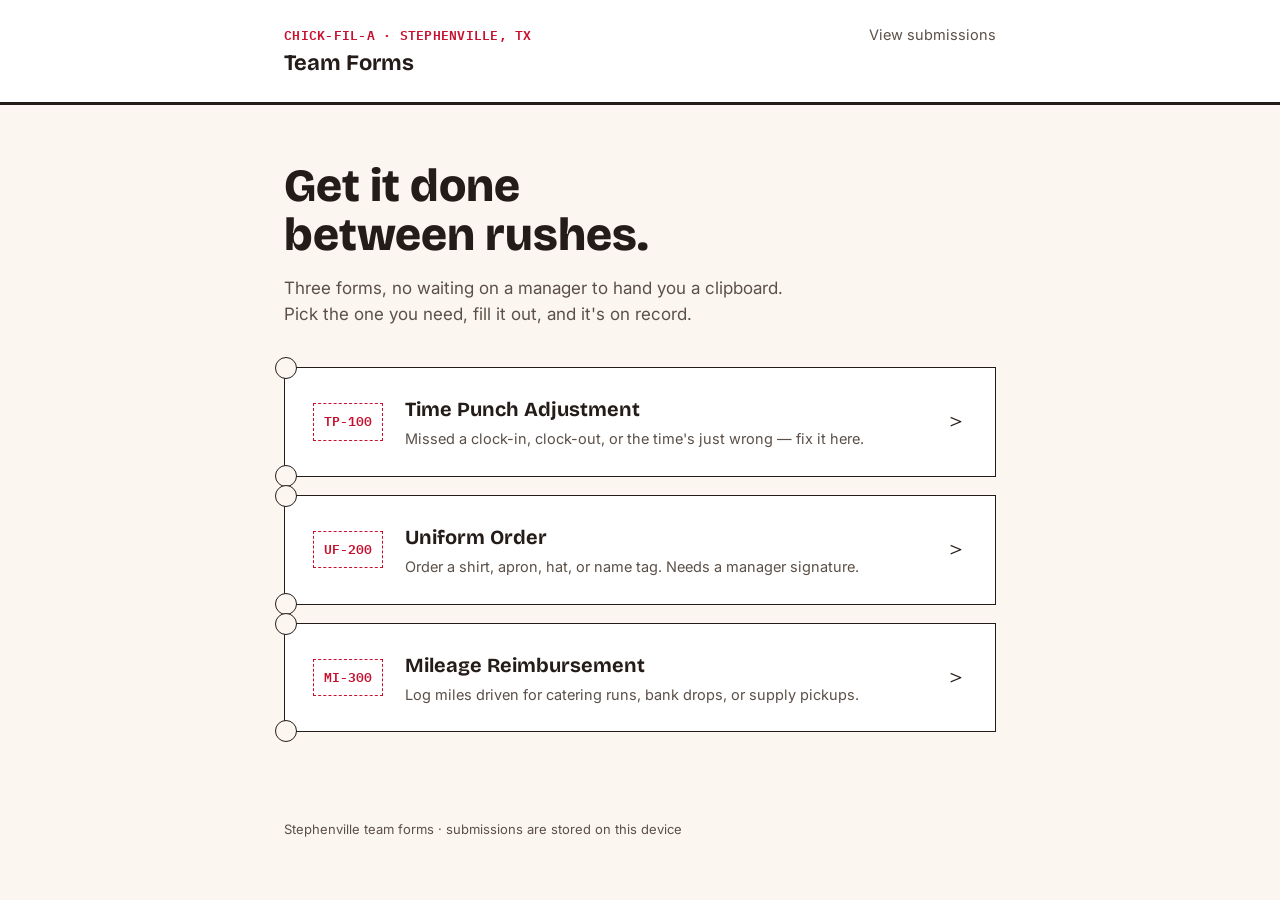
==== index.html @ a158e82a "Add files via upload" ====
<!DOCTYPE html>
<html lang="en">
<head>
<meta charset="UTF-8">
<meta name="viewport" content="width=device-width, initial-scale=1.0">
<title>Team Forms — Chick-fil-A Stephenville</title>
<link rel="stylesheet" href="styles.css">
</head>
<body>

<header class="site-header">
  <div class="wrap">
    <div class="brand">
      <span class="store">CHICK-FIL-A · STEPHENVILLE, TX</span>
      <span class="site-title">Team Forms</span>
    </div>
    <nav class="header-nav">
      <a href="submissions.html">View submissions</a>
    </nav>
  </div>
</header>

<main class="wrap">
  <section class="hero">
    <h1>Get it done between rushes.</h1>
    <p>Three forms, no waiting on a manager to hand you a clipboard. Pick the one you need, fill it out, and it's on record.</p>
  </section>

  <div class="ticket-rail">
    <a class="ticket" href="time-punch.html">
      <span class="ticket-no">TP-100</span>
      <span class="ticket-body">
        <h2>Time Punch Adjustment</h2>
        <p>Missed a clock-in, clock-out, or the time's just wrong — fix it here.</p>
      </span>
      <span class="ticket-arrow">＞</span>
    </a>

    <a class="ticket" href="uniform-order.html">
      <span class="ticket-no">UF-200</span>
      <span class="ticket-body">
        <h2>Uniform Order</h2>
        <p>Order a shirt, apron, hat, or name tag. Needs a manager signature.</p>
      </span>
      <span class="ticket-arrow">＞</span>
    </a>

    <a class="ticket" href="mileage.html">
      <span class="ticket-no">MI-300</span>
      <span class="ticket-body">
        <h2>Mileage Reimbursement</h2>
        <p>Log miles driven for catering runs, bank drops, or supply pickups.</p>
      </span>
      <span class="ticket-arrow">＞</span>
    </a>
  </div>
</main>

<footer class="site-footer">
  <div class="wrap">Stephenville team forms · submissions are stored on this device</div>
</footer>

</body>
</html>
---- styles.css ----
/* Stephenville Chick-fil-A — Team Forms
   Visual language: order ticket / punch-slip, quick-service back-of-house */

@import url('https://fonts.googleapis.com/css2?family=Bricolage+Grotesque:opsz,wght@12..96,500..800&family=Inter:wght@400;500;600;700&family=IBM+Plex+Mono:wght@500;600&display=swap');

:root{
  --cream: #FBF6EF;
  --paper: #FFFFFF;
  --ink: #241C18;
  --ink-soft: #5B5049;
  --red: #C8102E;
  --red-dark: #8F0B21;
  --gold: #E8A33D;
  --line: #E3D6C2;
  --line-strong: #D8C9B0;
  --ok-green: #2F7A4E;

  --font-display: 'Bricolage Grotesque', system-ui, sans-serif;
  --font-body: 'Inter', system-ui, sans-serif;
  --font-mono: 'IBM Plex Mono', ui-monospace, monospace;
}

*{ box-sizing: border-box; }

html{ -webkit-text-size-adjust: 100%; }

body{
  margin: 0;
  background: var(--cream);
  color: var(--ink);
  font-family: var(--font-body);
  font-size: 16px;
  line-height: 1.5;
}

a{ color: inherit; }

.wrap{
  max-width: 760px;
  margin: 0 auto;
  padding: 0 24px;
}

/* ---------- Header ---------- */

.site-header{
  border-bottom: 3px solid var(--ink);
  background: var(--paper);
}

.site-header .wrap{
  display: flex;
  align-items: baseline;
  justify-content: space-between;
  padding-top: 22px;
  padding-bottom: 22px;
  gap: 16px;
  flex-wrap: wrap;
}

.brand{
  display: flex;
  flex-direction: column;
  gap: 2px;
}

.brand .store{
  font-family: var(--font-mono);
  font-size: 12.5px;
  letter-spacing: 0.02em;
  color: var(--red);
  font-weight: 600;
}

.brand .site-title{
  font-family: var(--font-display);
  font-weight: 700;
  font-size: 22px;
}

.header-nav a{
  font-size: 14.5px;
  text-decoration: none;
  color: var(--ink-soft);
  border-bottom: 1px solid transparent;
}
.header-nav a:hover{ color: var(--ink); border-bottom-color: var(--ink); }

/* ---------- Hero ---------- */

.hero{
  padding: 56px 0 40px;
}

.hero h1{
  font-family: var(--font-display);
  font-weight: 800;
  font-size: clamp(32px, 5vw, 46px);
  line-height: 1.08;
  margin: 0 0 16px;
  max-width: 14ch;
}

.hero p{
  font-size: 17px;
  color: var(--ink-soft);
  max-width: 46ch;
  margin: 0;
}

/* ---------- Ticket rail (hub cards) ---------- */

.ticket-rail{
  display: flex;
  flex-direction: column;
  padding-bottom: 64px;
}

.ticket{
  position: relative;
  background: var(--paper);
  border: 1.5px solid var(--ink);
  padding: 26px 28px;
  display: flex;
  align-items: center;
  gap: 22px;
  text-decoration: none;
  color: var(--ink);
  transition: transform 0.15s ease, box-shadow 0.15s ease;
}

.ticket + .ticket{
  margin-top: 18px;
}

.ticket:hover{
  transform: translateX(4px);
  box-shadow: -4px 4px 0 var(--gold);
}

.ticket:focus-visible{
  outline: 3px solid var(--red);
  outline-offset: 2px;
}

/* perforated notch on the left edge, like a torn ticket stub */
.ticket::before, .ticket::after{
  content: "";
  position: absolute;
  left: -10px;
  width: 20px;
  height: 20px;
  border-radius: 50%;
  background: var(--cream);
  border: 1.5px solid var(--ink);
}
.ticket::before{ top: -11px; }
.ticket::after{ bottom: -11px; }

.ticket-no{
  font-family: var(--font-mono);
  font-weight: 600;
  font-size: 13px;
  color: var(--red);
  border: 1.5px dashed var(--red);
  padding: 8px 10px;
  white-space: nowrap;
  flex-shrink: 0;
}

.ticket-body{ flex: 1; min-width: 0; }

.ticket-body h2{
  font-family: var(--font-display);
  font-size: 20px;
  font-weight: 700;
  margin: 0 0 4px;
}

.ticket-body p{
  margin: 0;
  color: var(--ink-soft);
  font-size: 14.5px;
}

.ticket-arrow{
  font-family: var(--font-display);
  font-size: 22px;
  color: var(--ink);
  flex-shrink: 0;
}

/* ---------- Form pages ---------- */

.back-link{
  display: inline-block;
  margin: 28px 0 0;
  font-size: 14.5px;
  color: var(--ink-soft);
  text-decoration: none;
}
.back-link:hover{ color: var(--ink); }

.form-head{
  padding: 20px 0 30px;
  border-bottom: 3px dashed var(--line-strong);
  margin-bottom: 32px;
}

.form-head .ticket-no{
  margin-bottom: 14px;
  display: inline-block;
}

.form-head h1{
  font-family: var(--font-display);
  font-weight: 800;
  font-size: 30px;
  margin: 0 0 8px;
}

.form-head p{
  color: var(--ink-soft);
  margin: 0;
  max-width: 50ch;
}

form{ padding-bottom: 72px; }

.field{
  margin-bottom: 22px;
}

.field label{
  display: block;
  font-weight: 600;
  font-size: 14.5px;
  margin-bottom: 7px;
}

.field .hint{
  font-weight: 400;
  color: var(--ink-soft);
  font-size: 13px;
  margin-left: 6px;
}

.field input[type="text"],
.field input[type="date"],
.field input[type="number"],
.field input[type="tel"],
.field select,
.field textarea{
  width: 100%;
  padding: 12px 14px;
  border: 1.5px solid var(--ink);
  background: var(--paper);
  font-family: var(--font-body);
  font-size: 15.5px;
  color: var(--ink);
  border-radius: 3px;
}

.field input:focus,
.field select:focus,
.field textarea:focus{
  outline: 3px solid var(--gold);
  outline-offset: 0;
}

.field textarea{ min-height: 96px; resize: vertical; }

.field-row{
  display: grid;
  grid-template-columns: 1fr 1fr;
  gap: 18px;
}
@media (max-width: 560px){
  .field-row{ grid-template-columns: 1fr; }
}

.radio-group{
  display: flex;
  flex-wrap: wrap;
  gap: 10px;
}
.radio-option{
  border: 1.5px solid var(--ink);
  border-radius: 3px;
  padding: 10px 14px;
  cursor: pointer;
  font-size: 14.5px;
  background: var(--paper);
}
.radio-option input{ margin-right: 8px; }
.radio-option:has(input:checked){
  background: var(--red);
  color: var(--paper);
  border-color: var(--red);
}

.total-box{
  background: var(--paper);
  border: 1.5px solid var(--ink);
  padding: 18px 20px;
  display: flex;
  justify-content: space-between;
  align-items: baseline;
  margin-bottom: 26px;
}
.total-box .label{ font-size: 14.5px; color: var(--ink-soft); }
.total-box .amount{
  font-family: var(--font-mono);
  font-size: 24px;
  font-weight: 600;
}

.sig-pad-wrap{
  border: 1.5px solid var(--ink);
  background: var(--paper);
  padding: 4px;
}
canvas#sigPad{
  width: 100%;
  height: 160px;
  display: block;
  cursor: crosshair;
  touch-action: none;
  background:
    repeating-linear-gradient(to bottom, transparent 0 39px, var(--line) 39px 40px);
}
.sig-actions{
  display: flex;
  justify-content: space-between;
  align-items: center;
  margin-top: 8px;
}
.sig-actions button{
  background: none;
  border: none;
  color: var(--ink-soft);
  font-size: 13.5px;
  cursor: pointer;
  text-decoration: underline;
  padding: 4px 0;
}
.sig-required-note{
  font-size: 13px;
  color: var(--ink-soft);
}

.submit-btn{
  font-family: var(--font-display);
  font-weight: 700;
  font-size: 16px;
  background: var(--red);
  color: var(--paper);
  border: none;
  padding: 15px 28px;
  cursor: pointer;
  border-radius: 3px;
}
.submit-btn:hover{ background: var(--red-dark); }
.submit-btn:disabled{ background: var(--ink-soft); cursor: not-allowed; }

.error-text{
  color: var(--red);
  font-size: 13px;
  margin-top: 6px;
  display: none;
}
.field.invalid input,
.field.invalid select,
.field.invalid textarea{ border-color: var(--red); }
.field.invalid .error-text{ display: block; }

/* ---------- Confirmation stamp ---------- */

.confirm-screen{
  display: none;
  padding: 60px 0 100px;
  text-align: left;
}
.confirm-screen.show{ display: block; }

.stamp{
  display: inline-block;
  border: 4px solid var(--ok-green);
  color: var(--ok-green);
  font-family: var(--font-display);
  font-weight: 800;
  font-size: 22px;
  padding: 10px 20px;
  transform: rotate(-3deg);
  margin-bottom: 22px;
}

.confirm-screen h2{
  font-family: var(--font-display);
  font-size: 24px;
  margin: 0 0 10px;
}

.confirm-screen p{ color: var(--ink-soft); max-width: 50ch; }

.confirm-ticket-no{
  font-family: var(--font-mono);
  font-size: 13px;
  color: var(--ink-soft);
  margin-top: 4px;
}

/* ---------- Submissions (manager view) ---------- */

.storage-note{
  background: var(--paper);
  border: 1.5px dashed var(--line-strong);
  padding: 16px 18px;
  font-size: 14px;
  color: var(--ink-soft);
  margin-bottom: 32px;
}

.sub-section{ margin-bottom: 44px; }

.sub-section h2{
  font-family: var(--font-display);
  font-size: 19px;
  display: flex;
  justify-content: space-between;
  align-items: center;
  border-bottom: 2px solid var(--ink);
  padding-bottom: 10px;
}

.sub-section .export-btn{
  font-family: var(--font-body);
  font-size: 13px;
  font-weight: 600;
  background: none;
  border: 1.5px solid var(--ink);
  padding: 6px 12px;
  border-radius: 3px;
  cursor: pointer;
}
.sub-section .export-btn:hover{ background: var(--ink); color: var(--paper); }

table.sub-table{
  width: 100%;
  border-collapse: collapse;
  font-size: 13.5px;
  margin-top: 14px;
}
table.sub-table th, table.sub-table td{
  text-align: left;
  padding: 9px 10px;
  border-bottom: 1px solid var(--line);
  vertical-align: top;
}
table.sub-table th{
  font-family: var(--font-mono);
  font-weight: 600;
  color: var(--ink-soft);
  font-size: 11.5px;
}

.empty-state{
  color: var(--ink-soft);
  font-size: 14px;
  padding: 18px 0;
}

.danger-zone{
  border-top: 3px solid var(--ink);
  padding: 28px 0 60px;
  margin-top: 20px;
}
.danger-zone button{
  font-size: 13.5px;
  color: var(--red);
  background: none;
  border: 1.5px solid var(--red);
  padding: 8px 14px;
  border-radius: 3px;
  cursor: pointer;
}
.danger-zone button:hover{ background: var(--red); color: var(--paper); }

.site-footer{
  text-align: left;
  padding: 24px 0 50px;
  font-size: 13px;
  color: var(--ink-soft);
}
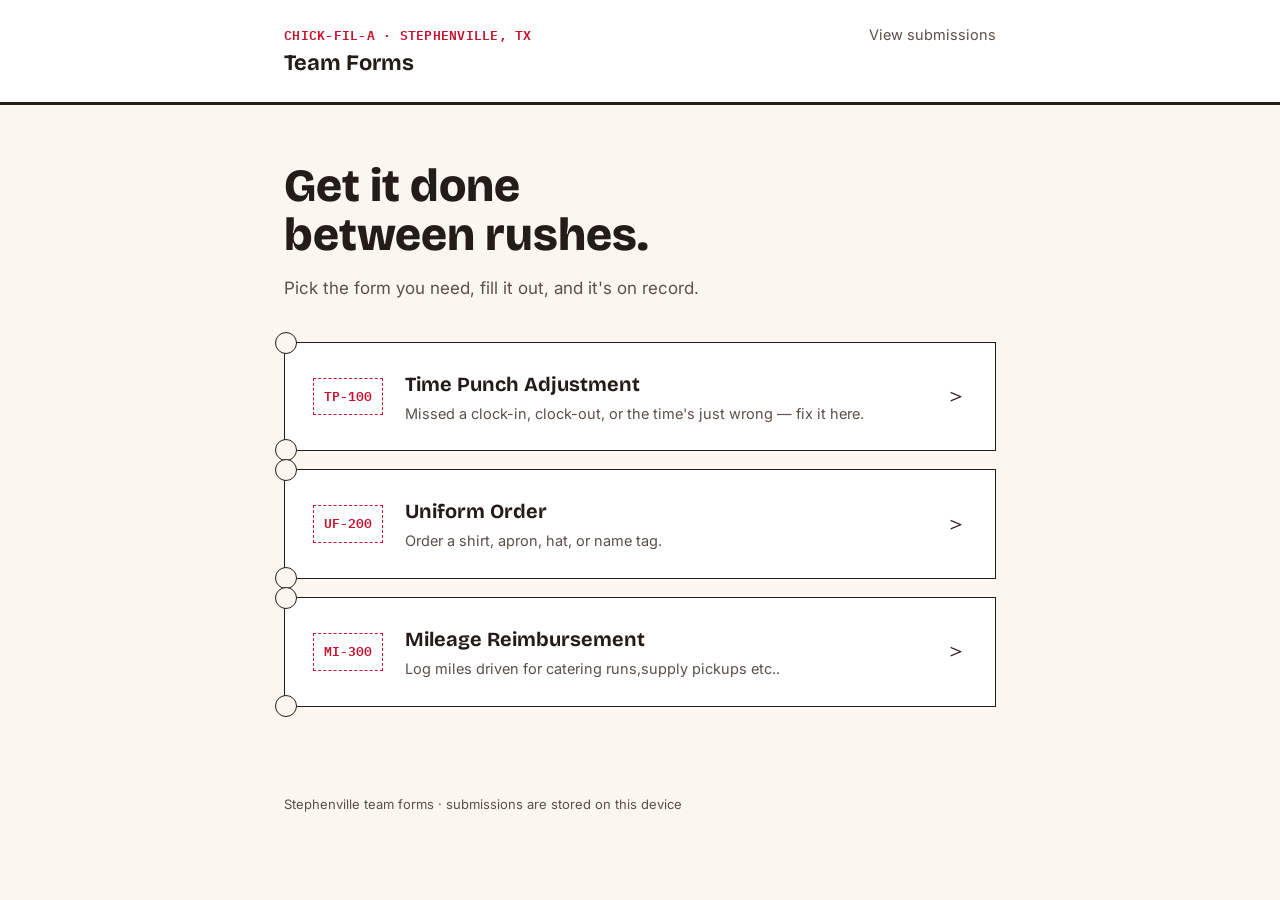
==== commit 22439e30: "Update text in index.html for clarity" ====
--- a/index.html
+++ b/index.html
@@ -23,7 +23,7 @@
 <main class="wrap">
   <section class="hero">
     <h1>Get it done between rushes.</h1>
-    <p>Three forms, no waiting on a manager to hand you a clipboard. Pick the one you need, fill it out, and it's on record.</p>
+    <p> Pick the form you need, fill it out, and it's on record.</p>
   </section>
 
   <div class="ticket-rail">
@@ -40,7 +40,7 @@
       <span class="ticket-no">UF-200</span>
       <span class="ticket-body">
         <h2>Uniform Order</h2>
-        <p>Order a shirt, apron, hat, or name tag. Needs a manager signature.</p>
+        <p>Order a shirt, apron, hat, or name tag.</p>
       </span>
       <span class="ticket-arrow">＞</span>
     </a>
@@ -49,7 +49,7 @@
       <span class="ticket-no">MI-300</span>
       <span class="ticket-body">
         <h2>Mileage Reimbursement</h2>
-        <p>Log miles driven for catering runs, bank drops, or supply pickups.</p>
+        <p>Log miles driven for catering runs,supply pickups etc..</p>
       </span>
       <span class="ticket-arrow">＞</span>
     </a>
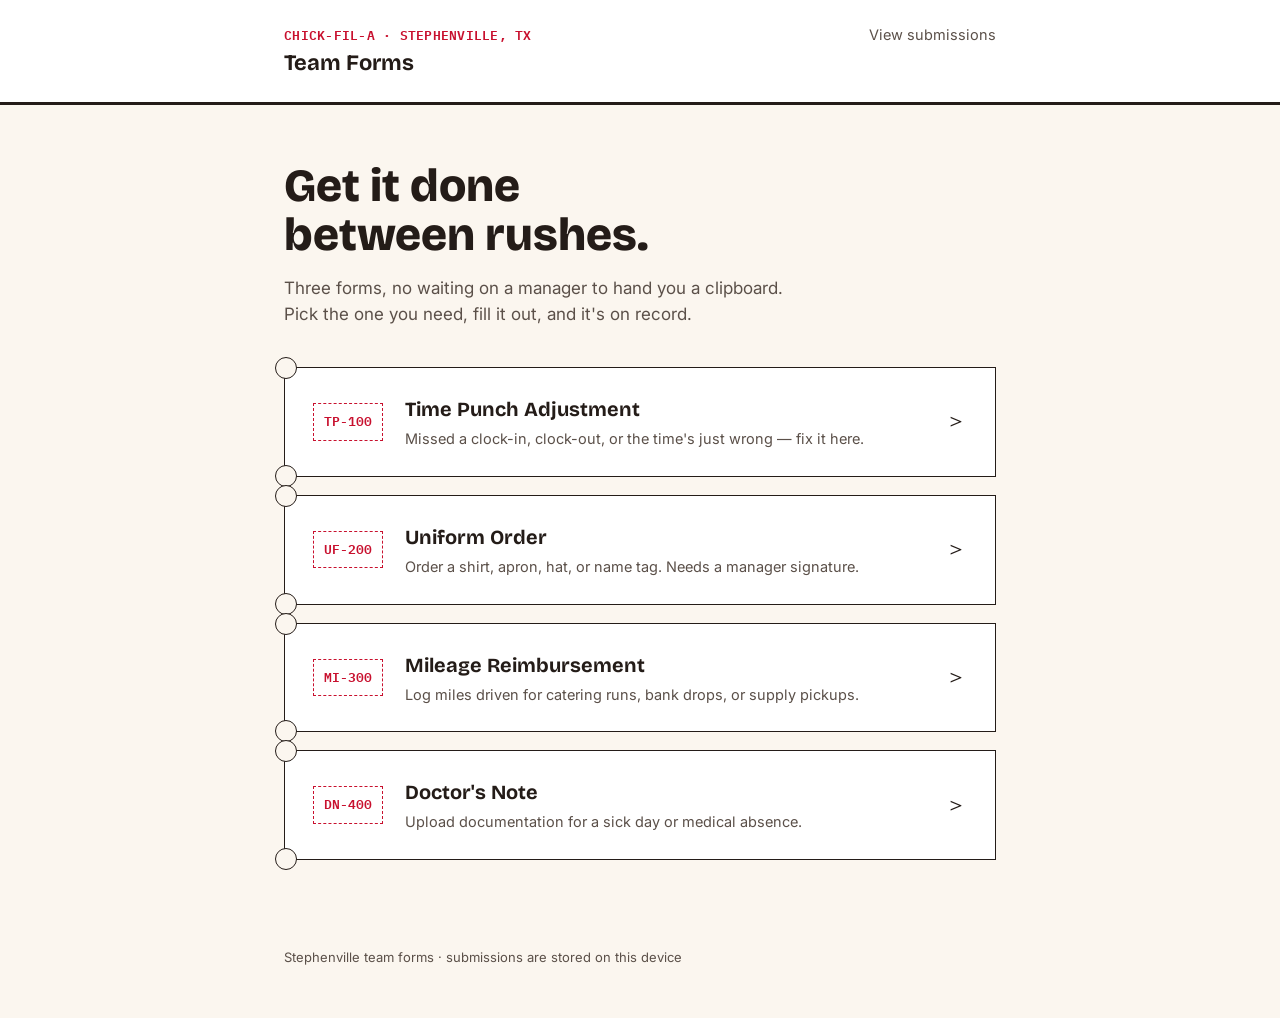
==== commit f3f302b3: "Add files via upload" ====
--- a/index.html
+++ b/index.html
@@ -23,7 +23,7 @@
 <main class="wrap">
   <section class="hero">
     <h1>Get it done between rushes.</h1>
-    <p> Pick the form you need, fill it out, and it's on record.</p>
+    <p>Three forms, no waiting on a manager to hand you a clipboard. Pick the one you need, fill it out, and it's on record.</p>
   </section>
 
   <div class="ticket-rail">
@@ -40,7 +40,7 @@
       <span class="ticket-no">UF-200</span>
       <span class="ticket-body">
         <h2>Uniform Order</h2>
-        <p>Order a shirt, apron, hat, or name tag.</p>
+        <p>Order a shirt, apron, hat, or name tag. Needs a manager signature.</p>
       </span>
       <span class="ticket-arrow">＞</span>
     </a>
@@ -49,7 +49,16 @@
       <span class="ticket-no">MI-300</span>
       <span class="ticket-body">
         <h2>Mileage Reimbursement</h2>
-        <p>Log miles driven for catering runs,supply pickups etc..</p>
+        <p>Log miles driven for catering runs, bank drops, or supply pickups.</p>
+      </span>
+      <span class="ticket-arrow">＞</span>
+    </a>
+
+    <a class="ticket" href="doctor-note.html">
+      <span class="ticket-no">DN-400</span>
+      <span class="ticket-body">
+        <h2>Doctor's Note</h2>
+        <p>Upload documentation for a sick day or medical absence.</p>
       </span>
       <span class="ticket-arrow">＞</span>
     </a>
--- a/styles.css
+++ b/styles.css
@@ -270,6 +270,18 @@
 
 .field textarea{ min-height: 96px; resize: vertical; }
 
+.field input[type="file"]{
+  width: 100%;
+  padding: 12px 14px;
+  border: 1.5px dashed var(--line-strong);
+  background: var(--paper);
+  font-family: var(--font-body);
+  font-size: 14.5px;
+  color: var(--ink-soft);
+  border-radius: 3px;
+}
+.field input[type="file"]:focus{ outline: 3px solid var(--gold); }
+
 .field-row{
   display: grid;
   grid-template-columns: 1fr 1fr;
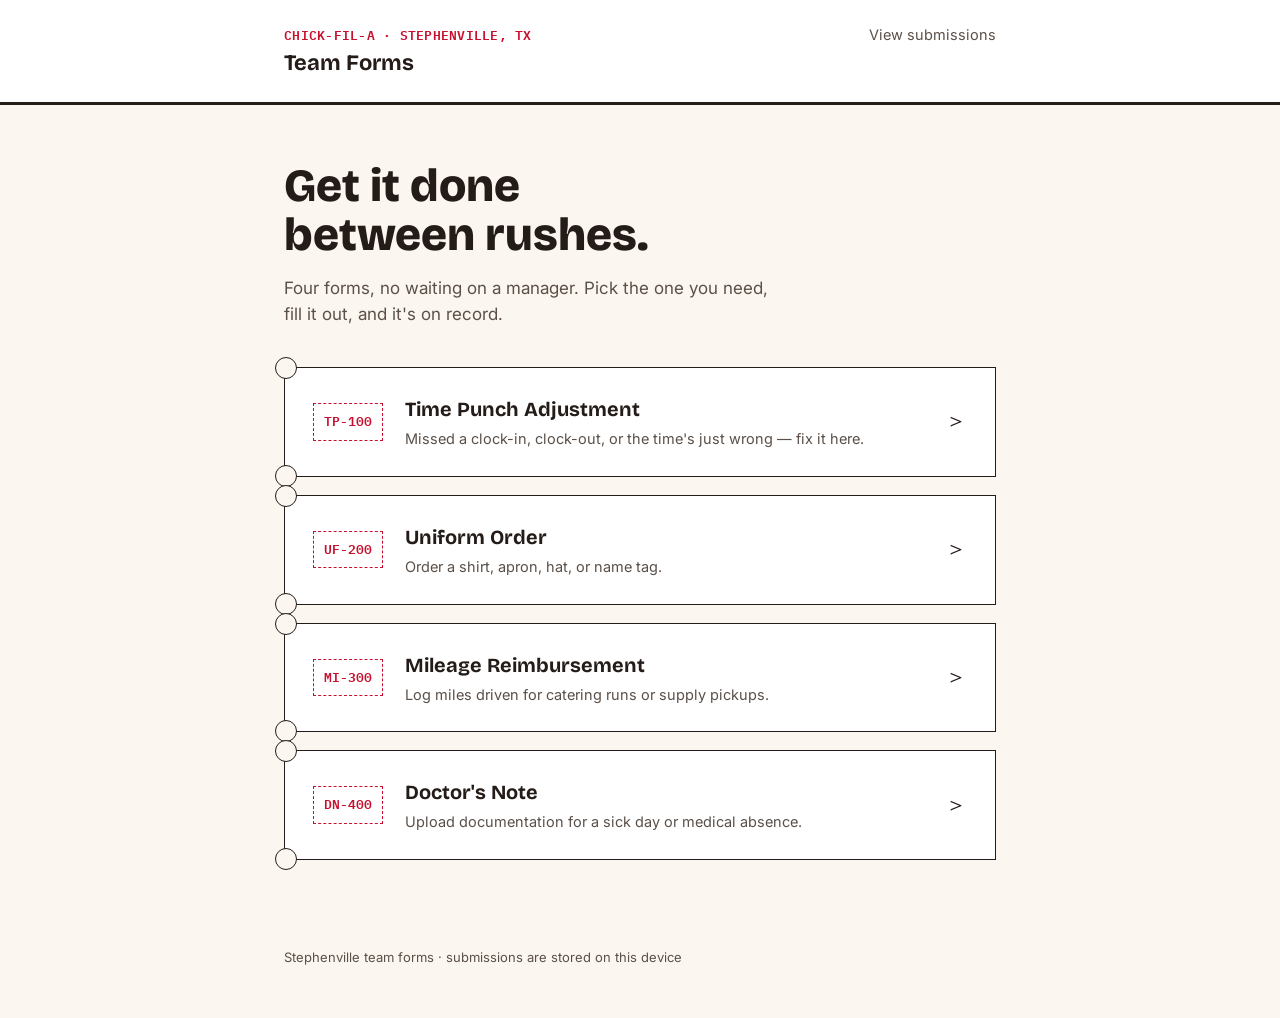
==== commit 5f4e8b32: "Update paragraph content in index.html" ====
--- a/index.html
+++ b/index.html
@@ -23,7 +23,7 @@
 <main class="wrap">
   <section class="hero">
     <h1>Get it done between rushes.</h1>
-    <p>Three forms, no waiting on a manager to hand you a clipboard. Pick the one you need, fill it out, and it's on record.</p>
+    <p>Four forms, no waiting on a manager. Pick the one you need, fill it out, and it's on record.</p>
   </section>
 
   <div class="ticket-rail">
@@ -40,7 +40,7 @@
       <span class="ticket-no">UF-200</span>
       <span class="ticket-body">
         <h2>Uniform Order</h2>
-        <p>Order a shirt, apron, hat, or name tag. Needs a manager signature.</p>
+        <p>Order a shirt, apron, hat, or name tag.</p>
       </span>
       <span class="ticket-arrow">＞</span>
     </a>
@@ -49,7 +49,7 @@
       <span class="ticket-no">MI-300</span>
       <span class="ticket-body">
         <h2>Mileage Reimbursement</h2>
-        <p>Log miles driven for catering runs, bank drops, or supply pickups.</p>
+        <p>Log miles driven for catering runs or supply pickups.</p>
       </span>
       <span class="ticket-arrow">＞</span>
     </a>
